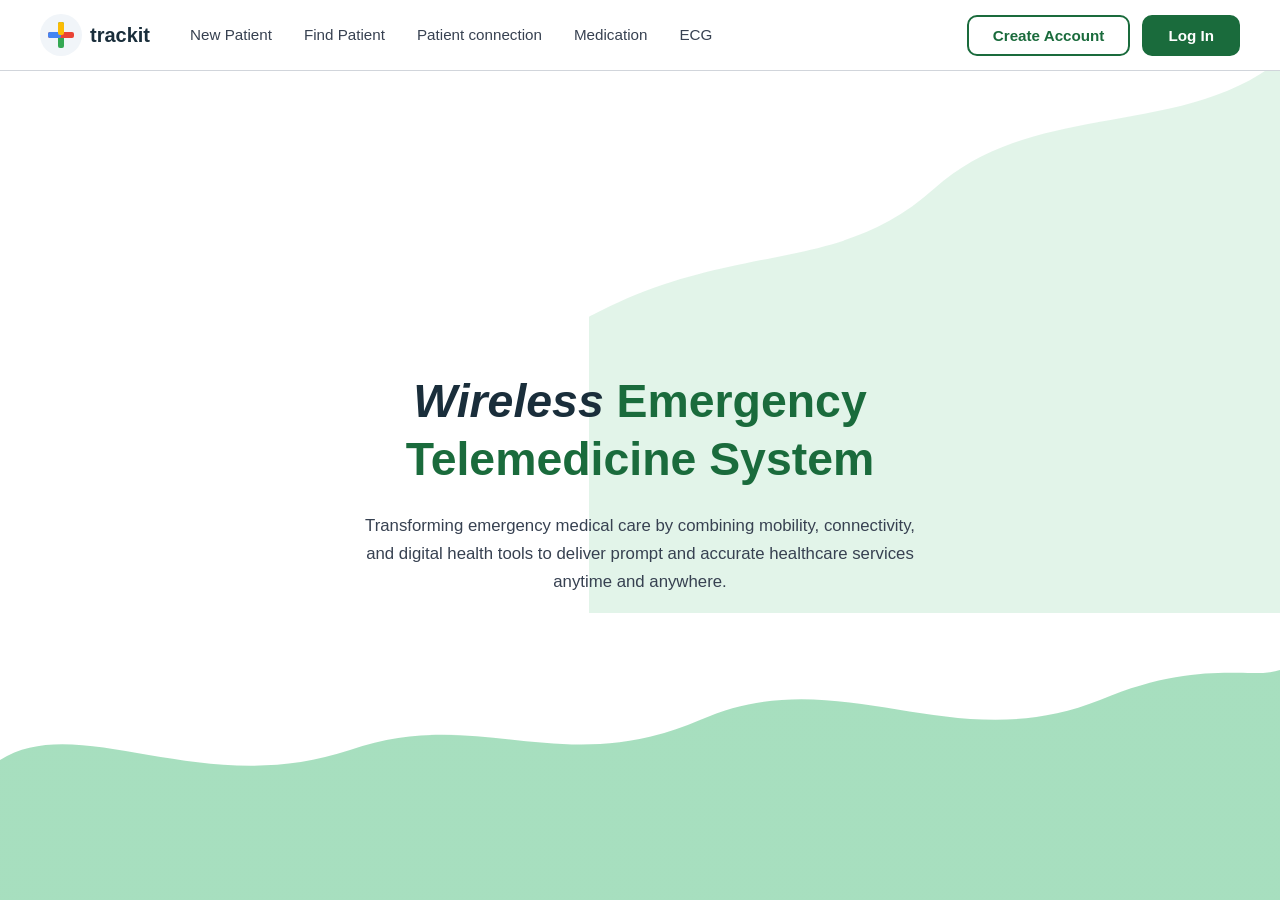
==== index.html @ 14fb541d "Add files via upload" ====
<!DOCTYPE html>
<html lang="en">
<head>
  <meta charset="UTF-8" />
  <meta name="viewport" content="width=device-width, initial-scale=1.0" />
  <title>Trackit – Wireless Emergency Telemedicine System</title>
  <link rel="stylesheet" href="css/styles.css" />
  <style>
    body {
      overflow: hidden;
    }

    /* Light pastel wave – top-right */
    .wave-light {
      position: fixed;
      right: 0;
      top: 60px;
      width: 54%;
      z-index: 0;
      pointer-events: none;
    }

    /* Dark green wave – bottom */
    .wave-dark {
      position: fixed;
      right: 0;
      bottom: 0;
      width: 100%;
      z-index: 0;
      pointer-events: none;
    }

    .hero {
      position: relative;
      z-index: 2;
      display: flex;
      flex-direction: column;
      align-items: center;
      justify-content: center;
      min-height: calc(100vh - 74px);
      text-align: center;
      padding: 40px 20px;
    }

    .hero h1 {
      font-size: 2.9rem;
      font-weight: 800;
      color: var(--text-dark);
      line-height: 1.25;
      max-width: 700px;
      margin-bottom: 24px;
    }

    .hero h1 em {
      font-style: italic;
      font-weight: 800;
    }

    .hero h1 span {
      color: var(--green-dark);
    }

    .hero p {
      font-size: 1.05rem;
      color: var(--text-mid);
      max-width: 580px;
      line-height: 1.65;
    }
  </style>
</head>
<body>

  <!-- Light wave top-right -->
  <svg class="wave-light" viewBox="0 0 700 560" fill="none" xmlns="http://www.w3.org/2000/svg">
    <path d="M700 0 C600 80, 450 40, 350 130 C250 220, 150 180, 0 260 L0 560 L700 560 Z"
          fill="#d6f0e0" opacity="0.7"/>
  </svg>

  <!-- Dark wave bottom -->
  <svg class="wave-dark" viewBox="0 0 1280 420" fill="none" xmlns="http://www.w3.org/2000/svg">
    <path d="M0 280 C80 230, 200 320, 350 270 C480 225, 560 300, 700 240
             C840 178, 950 280, 1100 220 C1200 178, 1250 200, 1280 190 
             L1280 420 L0 420 Z"
          fill="url(#waveGradDark)"/>
    <defs>
      <linearGradient id="waveGradDark" x1="0" y1="0" x2="1280" y2="0">
        <stop offset="0%" stop-color="#3cb871" stop-opacity="0.45"/>
        <stop offset="100%" stop-color="#1a6b3c"/>
      </linearGradient>
    </defs>
  </svg>

  <!-- Navbar -->
  <nav class="navbar">
    <a href="index.html" class="navbar-brand">
      <!-- Trackit + icon -->
      <svg class="logo-icon" viewBox="0 0 42 42" fill="none" xmlns="http://www.w3.org/2000/svg">
        <circle cx="21" cy="21" r="21" fill="#f1f5f9"/>
        <!-- Google-colours plus sign -->
        <rect x="18" y="8"  width="6" height="26" rx="2" fill="#34a853"/>
        <rect x="8"  y="18" width="26" height="6"  rx="2" fill="#ea4335"/>
        <rect x="8"  y="18" width="13" height="6"  rx="2" fill="#4285f4"/>
        <rect x="18" y="8"  width="6"  height="13" rx="2" fill="#fbbc05"/>
      </svg>
      <span class="brand-name">trackit</span>
    </a>
    <ul class="navbar-nav">
      <li><a href="new-patient.html">New Patient</a></li>
      <li><a href="find-patient.html">Find Patient</a></li>
      <li><a href="#">Patient connection</a></li>
      <li><a href="#">Medication</a></li>
      <li><a href="ECG monitor.html">ECG</a></li>
    </ul>
    <div class="navbar-actions">
      <a href="#" class="btn btn-outline">Create Account</a>
      <a href="login.html" class="btn btn-primary">Log In</a>
    </div>
  </nav>

  <!-- Hero -->
  <main class="hero">
    <h1>
      <em>Wireless</em> <span>Emergency<br>Telemedicine System</span>
    </h1>
    <p>
      Transforming emergency medical care by combining mobility, connectivity,
      and digital health tools to deliver prompt and accurate healthcare services
      anytime and anywhere.
    </p>
  </main>

</body>
</html>
---- css/styles.css ----
/* ============================
   Trackit – Shared Stylesheet
   ============================ */

*, *::before, *::after {
  box-sizing: border-box;
  margin: 0;
  padding: 0;
}

:root {
  --green-dark:   #1a6b3c;
  --green-main:   #2e9e60;
  --green-light:  #d6f0e0;
  --green-wave1:  #3cb871;
  --text-dark:    #1a2e3b;
  --text-mid:     #374151;
  --text-muted:   #9ca3af;
  --border:       #d1d5db;
  --bg:           #f9fafb;
  --white:        #ffffff;
  --radius-sm:    6px;
  --radius-md:    10px;
  --radius-lg:    16px;
  --shadow:       0 2px 8px rgba(0,0,0,.08);
}

body {
  font-family: 'Segoe UI', Arial, sans-serif;
  color: var(--text-mid);
  background: var(--white);
  min-height: 100vh;
}

/* ── Navbar ─────────────────────────────────────────── */
.navbar {
  display: flex;
  align-items: center;
  padding: 14px 40px;
  border-bottom: 1.5px solid var(--border);
  background: var(--white);
  position: relative;
  z-index: 10;
}

.navbar-brand {
  display: flex;
  align-items: center;
  gap: 8px;
  text-decoration: none;
  margin-right: 40px;
}

.navbar-brand .logo-icon {
  width: 42px;
  height: 42px;
}

.navbar-brand .brand-name {
  font-size: 1.25rem;
  font-weight: 600;
  color: var(--text-dark);
}

.navbar-nav {
  display: flex;
  align-items: center;
  gap: 32px;
  list-style: none;
  flex: 1;
}

.navbar-nav a {
  text-decoration: none;
  font-size: 0.95rem;
  color: var(--text-mid);
  padding-bottom: 4px;
}

.navbar-nav a.active {
  color: var(--text-dark);
  font-weight: 600;
  border-bottom: 2.5px solid var(--green-main);
}

.navbar-actions {
  display: flex;
  align-items: center;
  gap: 12px;
  margin-left: auto;
}

/* ── Buttons ─────────────────────────────────────────── */
.btn {
  display: inline-flex;
  align-items: center;
  gap: 8px;
  padding: 10px 24px;
  border-radius: var(--radius-md);
  font-size: 0.95rem;
  font-weight: 600;
  cursor: pointer;
  text-decoration: none;
  border: 2px solid transparent;
  transition: opacity .15s;
}

.btn:hover { opacity: .88; }

.btn-primary {
  background: var(--green-dark);
  color: var(--white);
  border-color: var(--green-dark);
}

.btn-outline {
  background: var(--white);
  color: var(--green-dark);
  border-color: var(--green-dark);
}

/* ── Shared decorative blob base ────────────────────── */
.blob {
  position: fixed;
  pointer-events: none;
  z-index: 0;
}

/* ── Page wrapper ────────────────────────────────────── */
.page-content {
  position: relative;
  z-index: 1;
}

/* ── Form primitives ─────────────────────────────────── */
.form-control {
  padding: 9px 12px;
  border: 1.5px solid var(--border);
  border-radius: var(--radius-sm);
  font-size: 0.93rem;
  color: var(--text-dark);
  background: var(--white);
  outline: none;
  width: 100%;
}

.form-control:focus {
  border-color: var(--green-main);
}

select.form-control {
  appearance: none;
  background-image: url("data:image/svg+xml,%3Csvg xmlns='http://www.w3.org/2000/svg' width='16' height='16' viewBox='0 0 24 24' fill='none' stroke='%236b7280' stroke-width='2'%3E%3Cpolyline points='6 9 12 15 18 9'%3E%3C/polyline%3E%3C/svg%3E");
  background-repeat: no-repeat;
  background-position: right 10px center;
  padding-right: 32px;
  cursor: pointer;
}

.form-control::placeholder {
  color: var(--text-muted);
}

/* calendar icon inside date input */
.input-icon-wrap {
  position: relative;
}

.input-icon-wrap .form-control {
  padding-right: 36px;
}

.input-icon-wrap .icon-right {
  position: absolute;
  right: 10px;
  top: 50%;
  transform: translateY(-50%);
  color: var(--text-muted);
  pointer-events: none;
}

/* ── Section card (white bordered box) ───────────────── */
.section-card {
  background: var(--white);
  border: 1.5px solid var(--border);
  border-radius: var(--radius-lg);
  padding: 28px 32px;
}

/* ── Section heading row ─────────────────────────────── */
.section-heading {
  display: flex;
  align-items: center;
  gap: 10px;
  margin-bottom: 18px;
}

.section-heading .section-icon {
  width: 36px;
  height: 36px;
  border-radius: 50%;
  background: var(--green-main);
  display: flex;
  align-items: center;
  justify-content: center;
}

.section-heading .section-icon svg {
  width: 20px;
  height: 20px;
  fill: var(--white);
}

.section-heading h2 {
  font-size: 1.15rem;
  font-weight: 700;
  color: var(--text-dark);
}
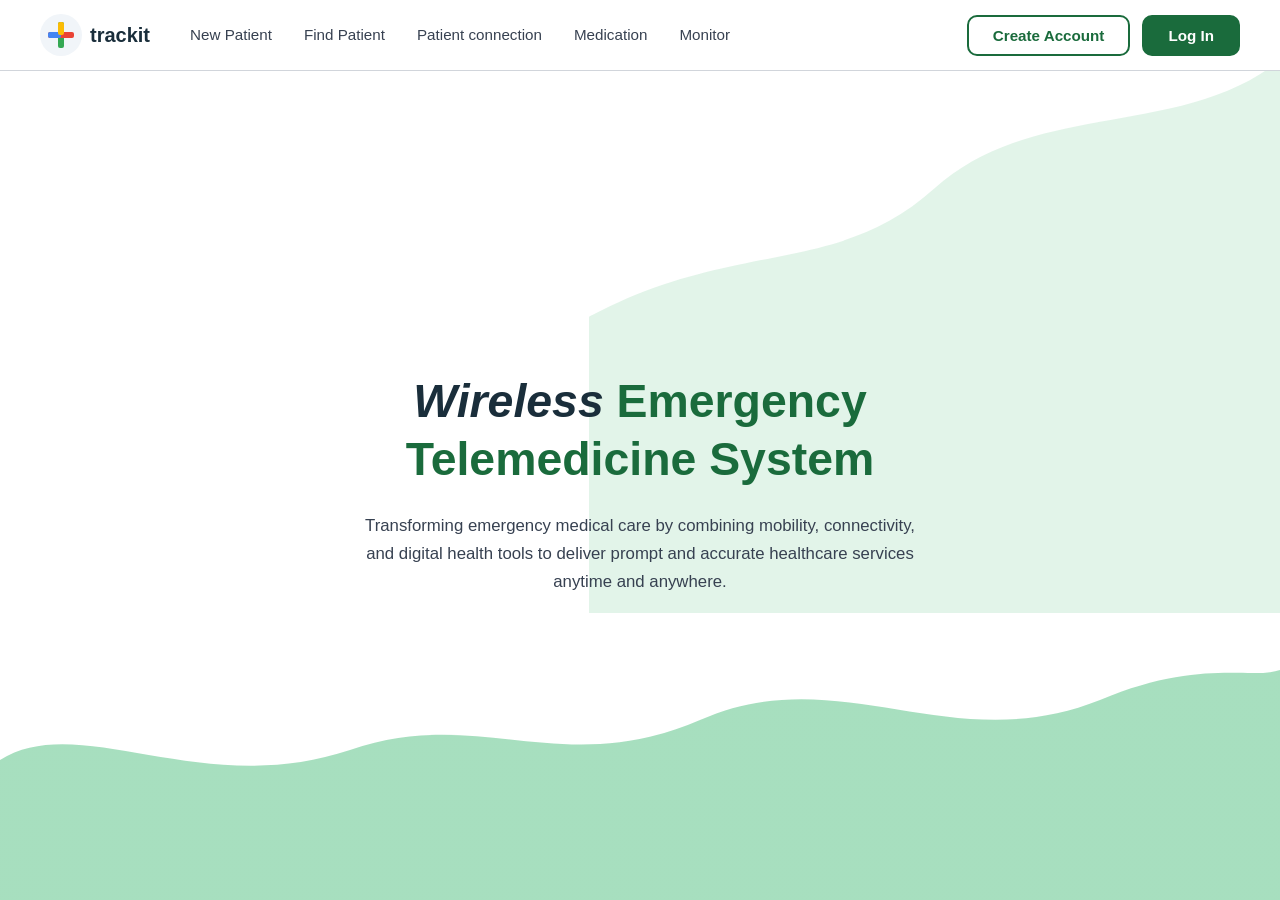
==== commit 6f45fb4d: "Added database functionality Created a util for connecting to your local databse via jdbi api. Teste" ====
--- a/index.html
+++ b/index.html
@@ -92,7 +92,7 @@
 
   <!-- Navbar -->
   <nav class="navbar">
-    <a href="index.html" class="navbar-brand">
+    <a href="/ECGApp/" class="navbar-brand">
       <!-- Trackit + icon -->
       <svg class="logo-icon" viewBox="0 0 42 42" fill="none" xmlns="http://www.w3.org/2000/svg">
         <circle cx="21" cy="21" r="21" fill="#f1f5f9"/>
@@ -105,15 +105,15 @@
       <span class="brand-name">trackit</span>
     </a>
     <ul class="navbar-nav">
-      <li><a href="new-patient.html">New Patient</a></li>
-      <li><a href="find-patient.html">Find Patient</a></li>
+      <li><a href="/ECGApp/newpatient">New Patient</a></li>
+      <li><a href="/ECGApp/findpatient">Find Patient</a></li>
       <li><a href="#">Patient connection</a></li>
       <li><a href="#">Medication</a></li>
-      <li><a href="ECG monitor.html">ECG</a></li>
+      <li><a href="/ECGApp/monitor">Monitor</a></li>
     </ul>
     <div class="navbar-actions">
       <a href="#" class="btn btn-outline">Create Account</a>
-      <a href="login.html" class="btn btn-primary">Log In</a>
+      <a href="/ECGApp/login" class="btn btn-primary">Log In</a>
     </div>
   </nav>
 
